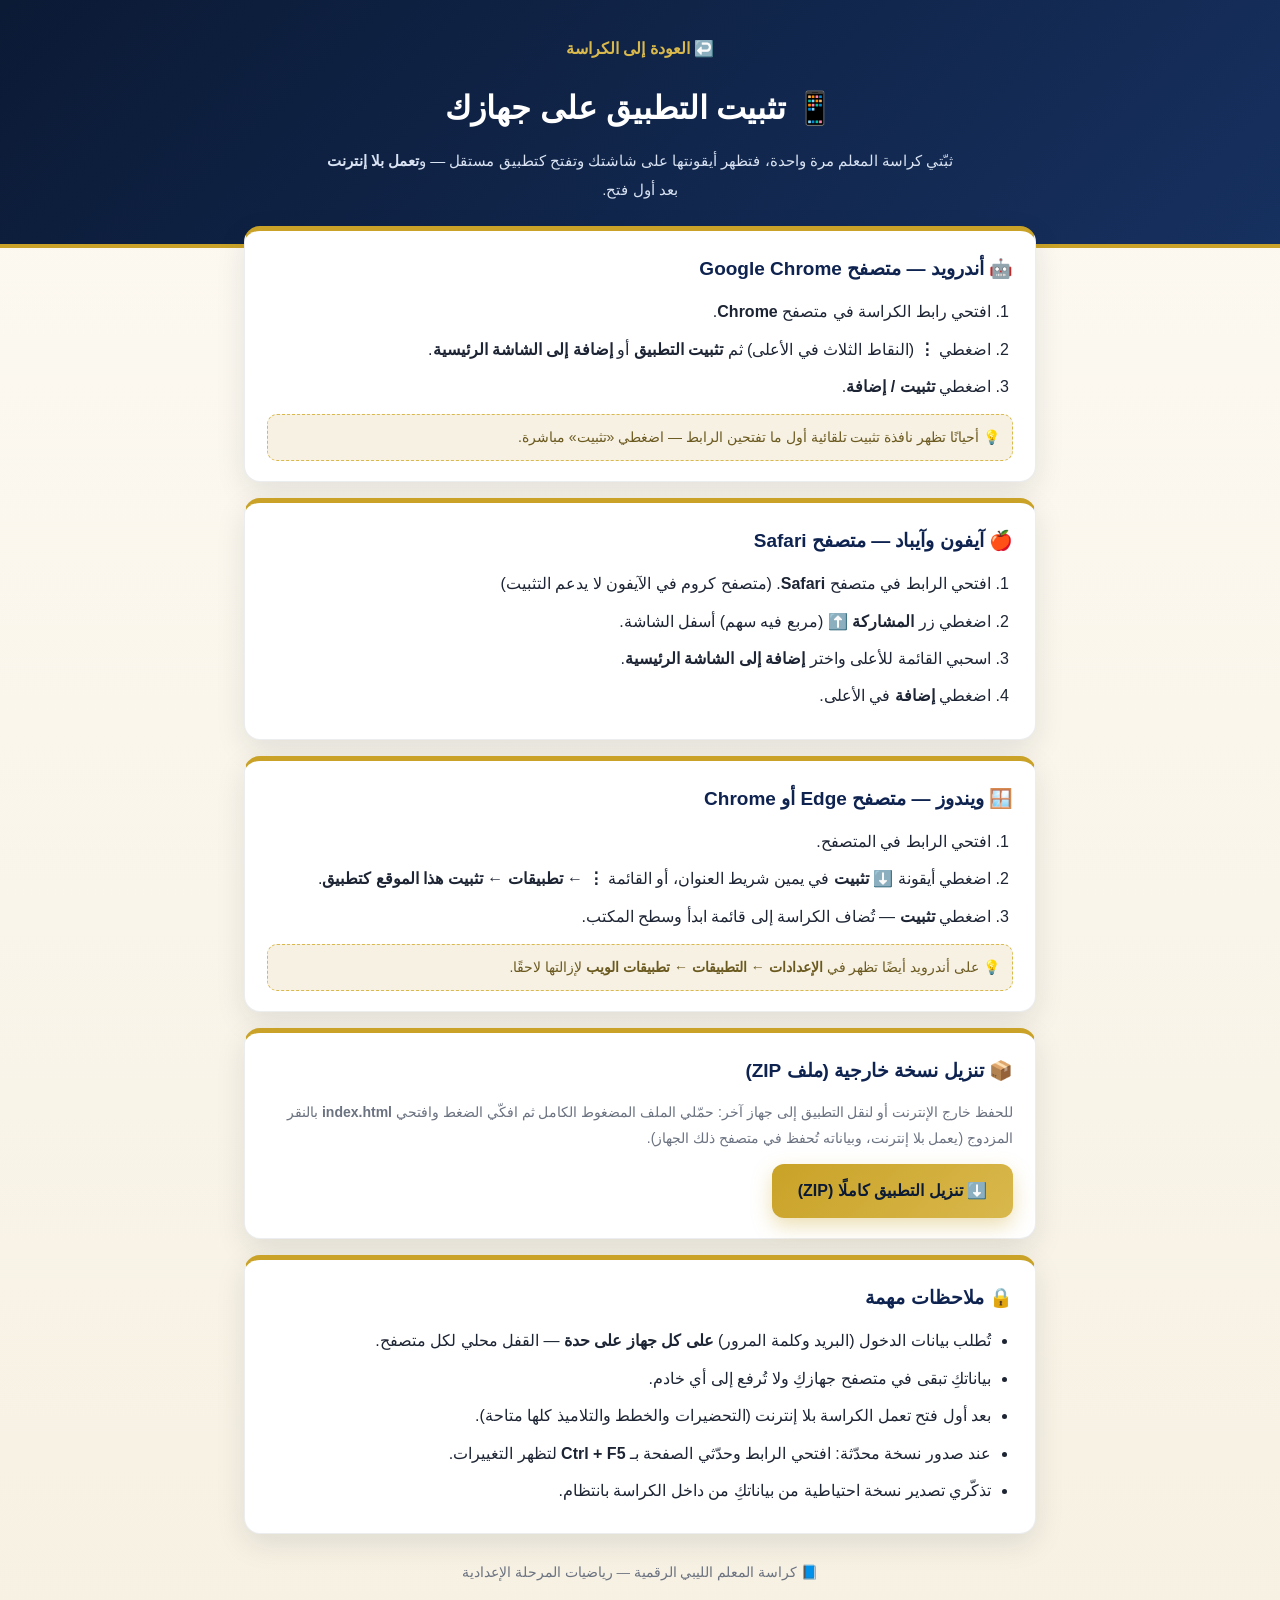
==== install.html @ 91ddc809 "تحويل الموقع إلى تطبيق قابل للتنصيب (PWA): أيقونات، ملف تثبيت، عمل بلا إنترنت، وصفحة تثبيت لكل الأجه" ====
<!DOCTYPE html>
<html lang="ar" dir="rtl">
<head>
  <meta charset="UTF-8">
  <meta name="viewport" content="width=device-width, initial-scale=1.0">
  <meta name="theme-color" content="#0b1a35">
  <title>تثبيت التطبيق على جهازك – كراسة المعلم الليبي الرقمية</title>
  <link rel="icon" type="image/png" href="icons/favicon.png">
  <link rel="apple-touch-icon" href="icons/apple-touch-icon.png">
  <style>
    :root {
      --navy-900: #0b1a35; --navy-800: #0f2350; --navy-700: #16305f;
      --gold-500: #c9a227; --gold-400: #d9b84c;
      --ivory-100: #fdfaf3; --ivory-200: #f7f1e3;
      --ink: #1d2433; --muted: #6b7280;
      --radius: 16px;
      --font: "Cairo", "Segoe UI", Tahoma, "Sakkal Majalla", Arial, sans-serif;
    }
    * { margin: 0; padding: 0; box-sizing: border-box; }
    body {
      font-family: var(--font); color: var(--ink); line-height: 1.9;
      background:
        radial-gradient(1000px 460px at 90% -8%, rgba(201, 162, 39, .16), transparent 60%),
        linear-gradient(180deg, var(--ivory-100), var(--ivory-200));
      min-height: 100vh; padding-bottom: 40px;
    }
    header {
      background: linear-gradient(135deg, var(--navy-900), var(--navy-700));
      color: #fff; padding: 34px 18px 40px; text-align: center;
      border-bottom: 4px solid var(--gold-500);
    }
    header .back {
      display: inline-block; color: var(--gold-400); text-decoration: none;
      font-weight: 700; margin-bottom: 14px;
    }
    header h1 { font-size: clamp(22px, 4vw, 32px); margin-bottom: 8px; }
    header p { color: #d8e2f2; max-width: 640px; margin: 0 auto; font-size: 15px; }
    .wrap { max-width: 820px; margin: -22px auto 0; padding: 0 14px; display: grid; gap: 16px; }
    .card {
      background: #fff; border-radius: var(--radius); padding: 20px 22px;
      border: 1px solid rgba(11, 26, 53, .08);
      box-shadow: 0 10px 30px rgba(11, 26, 53, .10);
      border-top: 5px solid var(--gold-500);
    }
    .card h2 { font-size: 19px; color: var(--navy-800); margin-bottom: 10px; }
    .card ol { padding-right: 22px; }
    .card li { margin-bottom: 7px; }
    .card ul { padding-right: 22px; }
    .tip {
      margin-top: 12px; background: var(--ivory-200); border: 1px dashed var(--gold-400);
      border-radius: 10px; padding: 9px 12px; font-size: 14px; color: #6b5a20;
    }
    .btn {
      display: inline-block; margin-top: 12px; background: linear-gradient(135deg, var(--gold-500), var(--gold-400));
      color: var(--navy-900); font-weight: 800; font-size: 16px;
      padding: 12px 26px; border-radius: 12px; text-decoration: none;
      box-shadow: 0 8px 20px rgba(201, 162, 39, .35);
    }
    .btn:hover { filter: brightness(1.05); }
    .steps-note { font-size: 14px; color: var(--muted); }
    footer { text-align: center; color: var(--muted); font-size: 13.5px; margin-top: 26px; }
    @media print {
      header { background: #fff !important; color: #000; border-bottom: 2px solid #000; }
      header h1, header p, header .back { color: #000 !important; }
      .btn { box-shadow: none; border: 1px solid #000; }
      .card { box-shadow: none; page-break-inside: avoid; }
    }
  </style>
</head>
<body>

<header>
  <a class="back" href="./">↩️ العودة إلى الكراسة</a>
  <h1>📱 تثبيت التطبيق على جهازك</h1>
  <p>ثبّتي كراسة المعلم مرة واحدة، فتظهر أيقونتها على شاشتك وتفتح كتطبيق مستقل — و<b>تعمل بلا إنترنت</b> بعد أول فتح.</p>
</header>

<main class="wrap">

  <section class="card">
    <h2>🤖 أندرويد — متصفح Google Chrome</h2>
    <ol>
      <li>افتحي رابط الكراسة في متصفح <b>Chrome</b>.</li>
      <li>اضغطي <b>⋮</b> (النقاط الثلاث في الأعلى) ثم <b>تثبيت التطبيق</b> أو <b>إضافة إلى الشاشة الرئيسية</b>.</li>
      <li>اضغطي <b>تثبيت / إضافة</b>.</li>
    </ol>
    <p class="tip">💡 أحيانًا تظهر نافذة تثبيت تلقائية أول ما تفتحين الرابط — اضغطي «تثبيت» مباشرة.</p>
  </section>

  <section class="card">
    <h2>🍎 آيفون وآيباد — متصفح Safari</h2>
    <ol>
      <li>افتحي الرابط في متصفح <b>Safari</b>. (متصفح كروم في الآيفون لا يدعم التثبيت)</li>
      <li>اضغطي زر <b>المشاركة</b> ⬆️ (مربع فيه سهم) أسفل الشاشة.</li>
      <li>اسحبي القائمة للأعلى واختر <b>إضافة إلى الشاشة الرئيسية</b>.</li>
      <li>اضغطي <b>إضافة</b> في الأعلى.</li>
    </ol>
  </section>

  <section class="card">
    <h2>🪟 ويندوز — متصفح Edge أو Chrome</h2>
    <ol>
      <li>افتحي الرابط في المتصفح.</li>
      <li>اضغطي أيقونة <b>⬇️ تثبيت</b> في يمين شريط العنوان، أو القائمة <b>⋮</b> ← <b>تطبيقات</b> ← <b>تثبيت هذا الموقع كتطبيق</b>.</li>
      <li>اضغطي <b>تثبيت</b> — تُضاف الكراسة إلى قائمة ابدأ وسطح المكتب.</li>
    </ol>
    <p class="tip">💡 على أندرويد أيضًا تظهر في <b>الإعدادات ← التطبيقات ← تطبيقات الويب</b> لإزالتها لاحقًا.</p>
  </section>

  <section class="card">
    <h2>📦 تنزيل نسخة خارجية (ملف ZIP)</h2>
    <p class="steps-note">للحفظ خارج الإنترنت أو لنقل التطبيق إلى جهاز آخر: حمّلي الملف المضغوط الكامل ثم افكّي الضغط وافتحي <b>index.html</b> بالنقر المزدوج (يعمل بلا إنترنت، وبياناته تُحفظ في متصفح ذلك الجهاز).</p>
    <a class="btn" href="https://github.com/mariamemran1810-cloud/teacher-notebook/releases/download/v1.0/teacher-notebook-v1.0.zip">⬇️ تنزيل التطبيق كاملًا (ZIP)</a>
  </section>

  <section class="card">
    <h2>🔒 ملاحظات مهمة</h2>
    <ul>
      <li>تُطلب بيانات الدخول (البريد وكلمة المرور) <b>على كل جهاز على حدة</b> — القفل محلي لكل متصفح.</li>
      <li>بياناتكِ تبقى في متصفح جهازكِ ولا تُرفع إلى أي خادم.</li>
      <li>بعد أول فتح تعمل الكراسة بلا إنترنت (التحضيرات والخطط والتلاميذ كلها متاحة).</li>
      <li>عند صدور نسخة محدّثة: افتحي الرابط وحدّثي الصفحة بـ <b>Ctrl + F5</b> لتظهر التغييرات.</li>
      <li>تذكّري تصدير نسخة احتياطية من بياناتكِ من داخل الكراسة بانتظام.</li>
    </ul>
  </section>

</main>

<footer>📘 كراسة المعلم الليبي الرقمية — رياضيات المرحلة الإعدادية</footer>

</body>
</html>
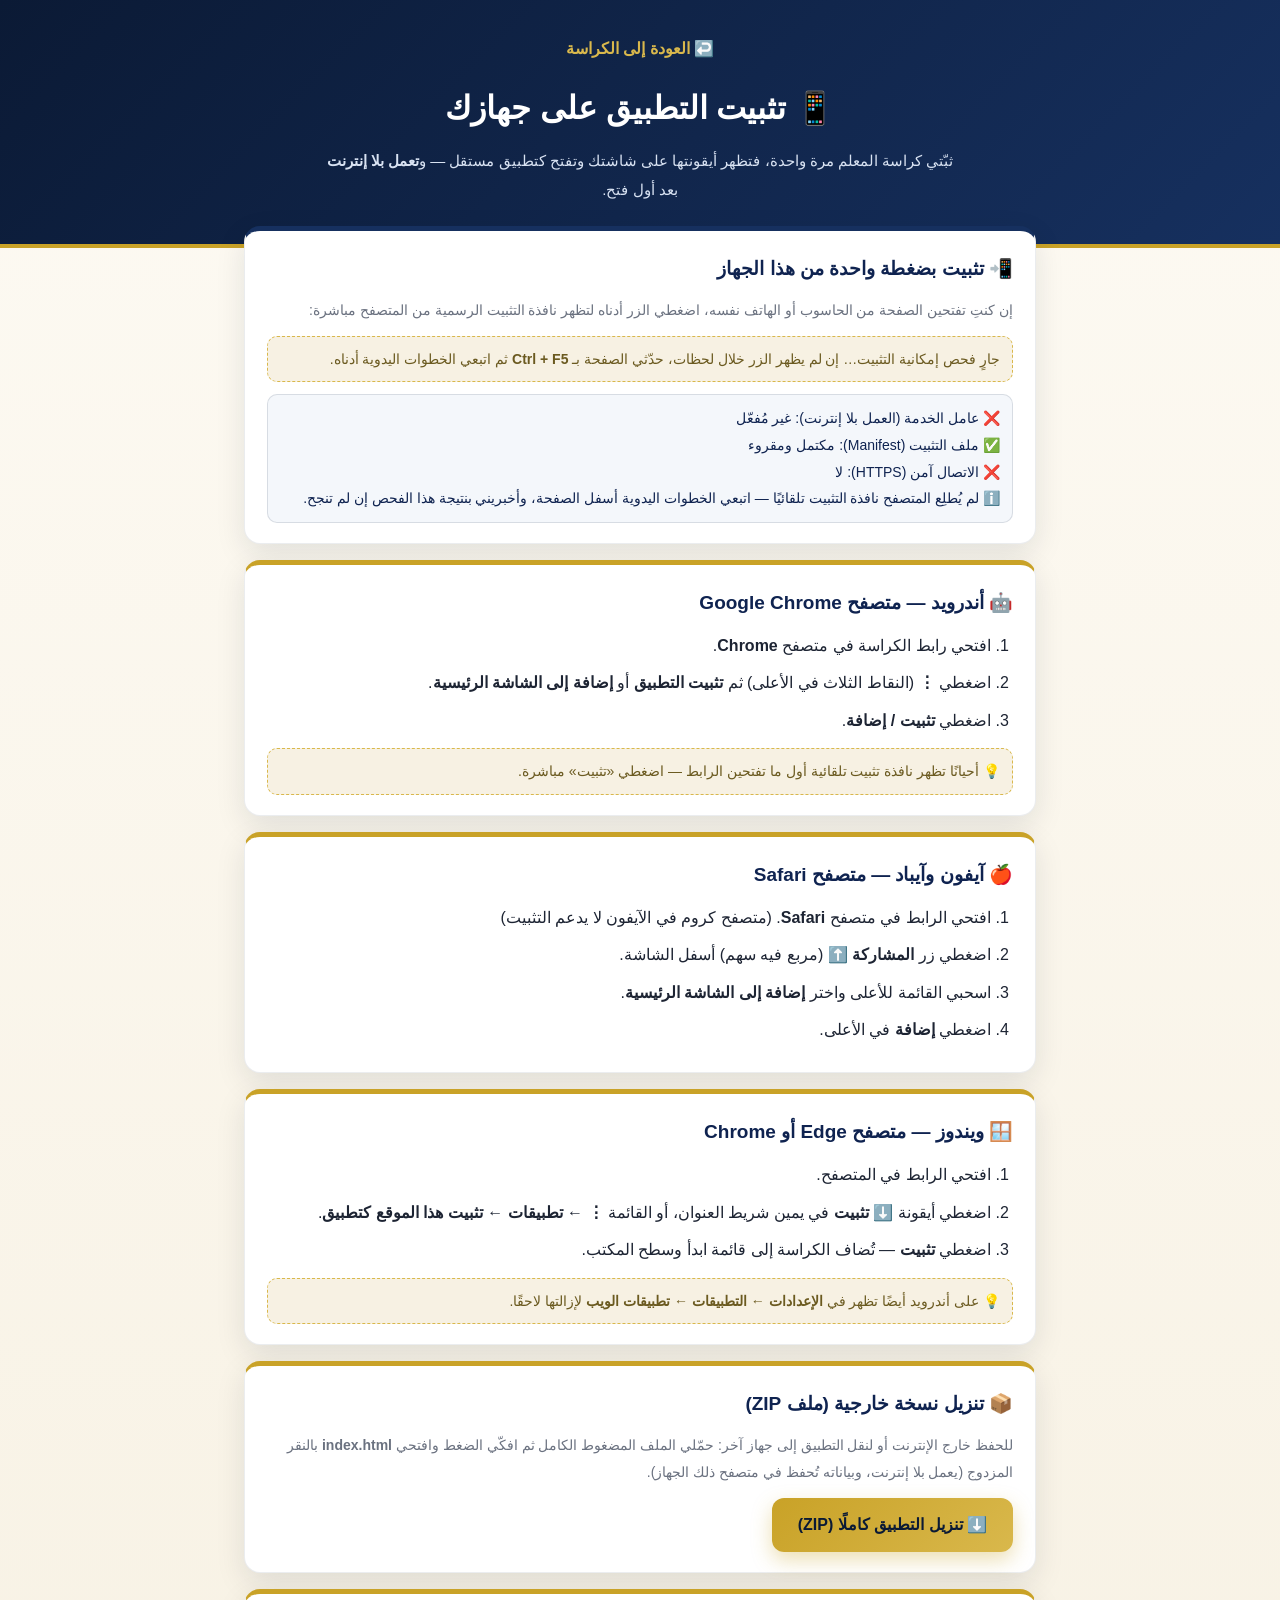
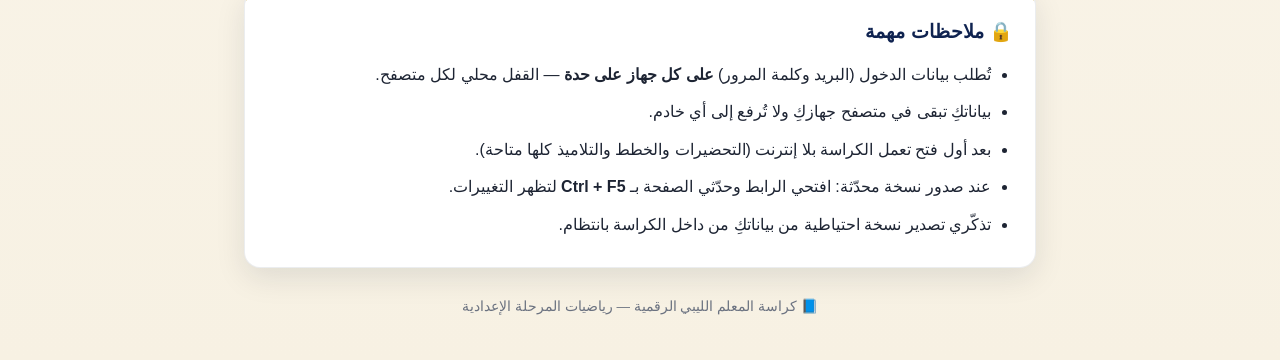
==== commit 72545a84: "صفحة التثبيت: زر تثبيت بضغطة واحدة عبر beforeinstallprompt + صندوق تشخيص يوضح سبب تعذّر التثبيت" ====
--- a/install.html
+++ b/install.html
@@ -50,6 +50,12 @@
       margin-top: 12px; background: var(--ivory-200); border: 1px dashed var(--gold-400);
       border-radius: 10px; padding: 9px 12px; font-size: 14px; color: #6b5a20;
     }
+    .btn[hidden] { display: none; }
+    .diag {
+      margin-top: 12px; background: #f4f7fb; border: 1px solid rgba(11, 26, 53, .12);
+      border-radius: 10px; padding: 10px 12px; font-size: 14px; color: var(--navy-800);
+    }
+    .card.alt { border-top-color: var(--navy-700); }
     .btn {
       display: inline-block; margin-top: 12px; background: linear-gradient(135deg, var(--gold-500), var(--gold-400));
       color: var(--navy-900); font-weight: 800; font-size: 16px;
@@ -77,6 +83,14 @@
 
 <main class="wrap">
 
+  <section class="card alt" id="installCard">
+    <h2>📲 تثبيت بضغطة واحدة من هذا الجهاز</h2>
+    <p class="steps-note">إن كنتِ تفتحين الصفحة من الحاسوب أو الهاتف نفسه، اضغطي الزر أدناه لتظهر نافذة التثبيت الرسمية من المتصفح مباشرة:</p>
+    <button type="button" class="btn" id="btnInstallNow" hidden>📲 تثبيت التطبيق الآن</button>
+    <p class="tip" id="installHint">جارٍ فحص إمكانية التثبيت… إن لم يظهر الزر خلال لحظات، حدّثي الصفحة بـ <b>Ctrl + F5</b> ثم اتبعي الخطوات اليدوية أدناه.</p>
+    <div class="diag" id="diagBox">⏳جارٍ الفحص…</div>
+  </section>
+
   <section class="card">
     <h2>🤖 أندرويد — متصفح Google Chrome</h2>
     <ol>
@@ -128,5 +142,63 @@
 
 <footer>📘 كراسة المعلم الليبي الرقمية — رياضيات المرحلة الإعدادية</footer>
 
+<script>
+(function () {
+  var deferred = null;
+  var btn = document.getElementById("btnInstallNow");
+  var hint = document.getElementById("installHint");
+
+  /* تفعيل عامل الخدمة من هذه الصفحة أيضًا */
+  try {
+    if ("serviceWorker" in navigator) navigator.serviceWorker.register("sw.js").catch(function () {});
+  } catch (e) {}
+
+  /* نافذة التثبيت الرسمية من المتصفح */
+  window.addEventListener("beforeinstallprompt", function (e) {
+    e.preventDefault();
+    deferred = e;
+    btn.hidden = false;
+    hint.textContent = "اضغطي «📲 تثبيت التطبيق الآن» ثم «تثبيت» في النافذة التي تظهر.";
+  });
+
+  btn.addEventListener("click", function () {
+    if (!deferred) return;
+    var d = deferred; deferred = null;
+    d.prompt();
+    d.userChoice.then(function () { btn.hidden = true; }).catch(function () {});
+  });
+
+  window.addEventListener("appinstalled", function () {
+    btn.hidden = true;
+    hint.textContent = "✅ تم تثبيت التطبيق! ستجدينه في قائمة برامجك أو على سطح المكتب.";
+  });
+
+  /* صندوق التشخيص: يخبركِ بدقة ما الذي يمنع التثبيت */
+  setTimeout(function () {
+    var rows = [];
+    var mk = function (v) { return v ? "✅" : "❌"; };
+    var secure = location.protocol === "https:" || location.hostname === "localhost";
+
+    var p1 = fetch("manifest.webmanifest").then(function (r) { return r.json(); }).then(function (m) {
+      var full = !!(m.name && m.start_url && m.display === "standalone" && m.icons && m.icons.length >= 2);
+      rows.push(mk(full) + " ملف التثبيت (Manifest): " + (full ? "مكتمل ومقروء" : "ناقص البيانات"));
+    }).catch(function () { rows.push("❌ ملف التثبيت غير مقروء"); });
+
+    var p2 = (navigator.serviceWorker ? navigator.serviceWorker.getRegistration() : Promise.resolve(null)).then(function (reg) {
+      var on = !!(reg && (reg.active || reg.waiting || reg.installing));
+      rows.push(mk(on) + " عامل الخدمة (العمل بلا إنترنت): " + (on ? "مُفعّل" : "غير مُفعّل"));
+    }).catch(function () { rows.push("❌ عامل الخدمة غير مدعوم في هذا المتصفح"); });
+
+    Promise.all([p1, p2]).then(function () {
+      rows.push(mk(secure) + " الاتصال آمن (HTTPS): " + (secure ? "نعم" : "لا"));
+      rows.push(deferred
+        ? "✅ زر التثبيت «📲 تثبيت التطبيق الآن» جاهز أعلاه — اضغطيه."
+        : "ℹ️ لم يُطلِع المتصفح نافذة التثبيت تلقائيًا — اتبعي الخطوات اليدوية أسفل الصفحة، وأخبريني بنتيجة هذا الفحص إن لم تنجح.");
+      document.getElementById("diagBox").innerHTML = rows.join("<br>");
+    });
+  }, 1500);
+})();
+</script>
+
 </body>
 </html>
